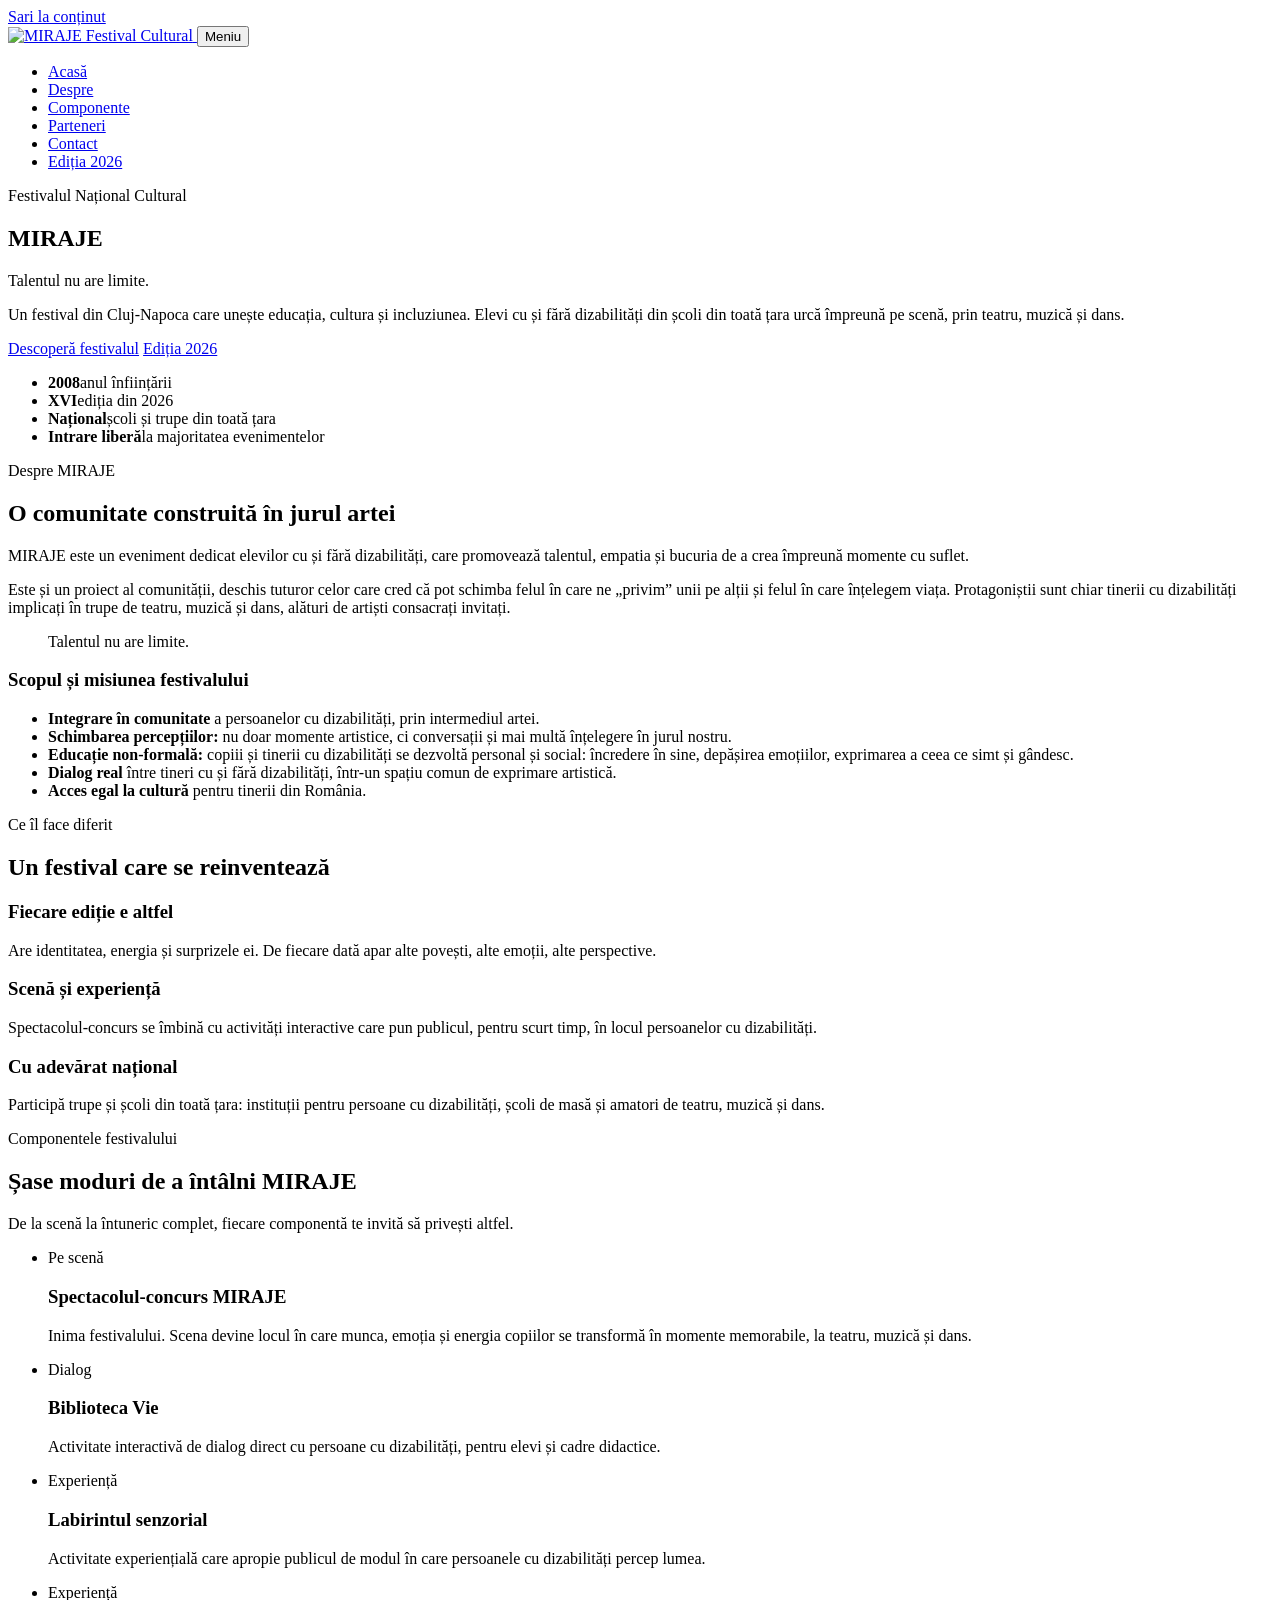
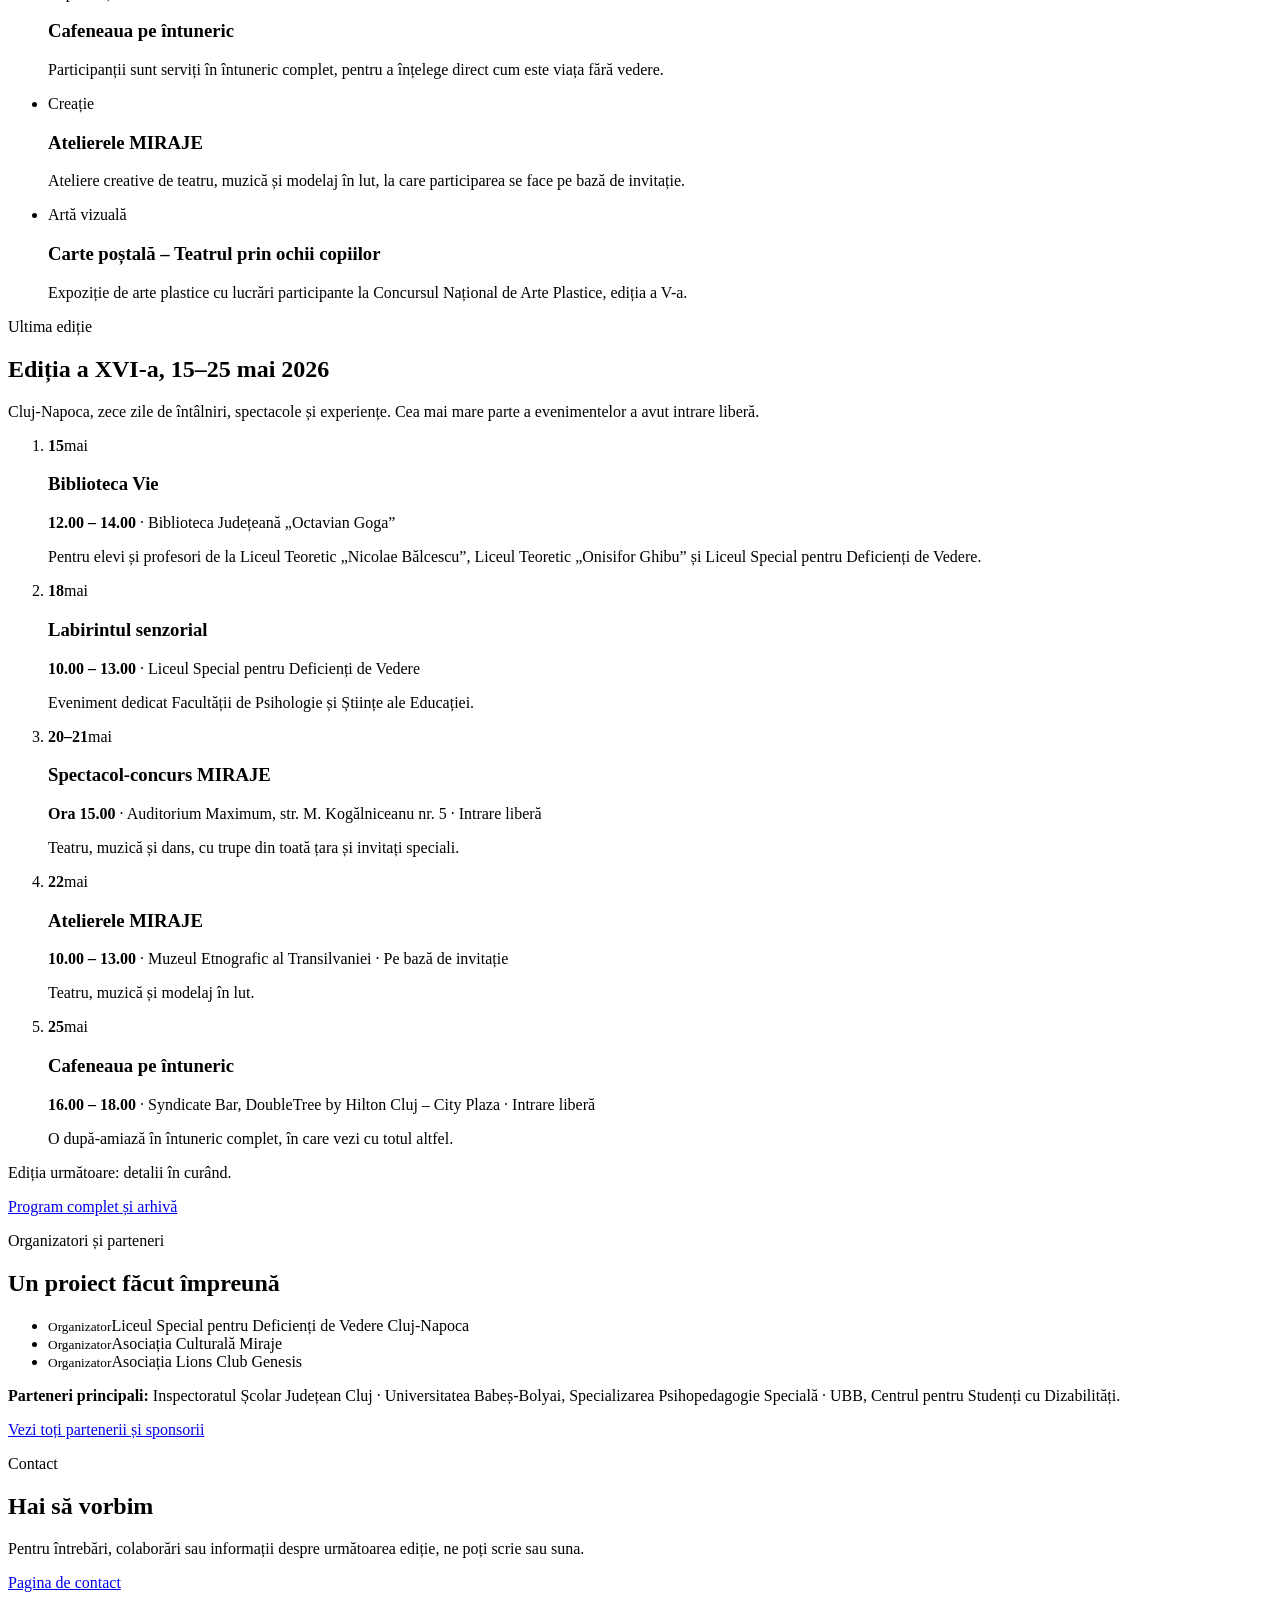
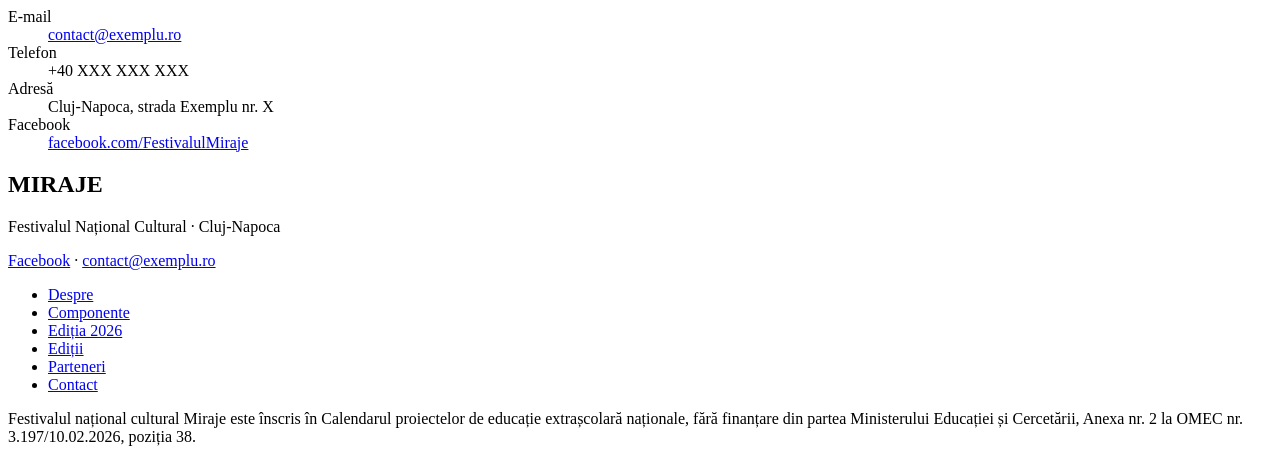
==== index.html @ ade0bf30 "fisere sursa website" ====
<!DOCTYPE html>
<html lang="ro">
<head>
  <meta charset="utf-8">
  <meta name="viewport" content="width=device-width, initial-scale=1">
  <title>MIRAJE – Festivalul Național Cultural, Cluj-Napoca</title>
  <meta name="description" content="MIRAJE este un festival național cultural din Cluj-Napoca, fondat în 2008, care aduce împreună elevi cu și fără dizabilități prin teatru, muzică și dans. Talentul nu are limite.">

  <!-- ACTUALIZARE LA LANSARE: șterge linia de mai jos ca site-ul să poată fi găsit în Google -->
  <meta name="robots" content="noindex, nofollow">

  <meta name="theme-color" content="#c8161d">
  <link rel="icon" href="img/favicon.svg" type="image/svg+xml">
  <script>document.documentElement.className += ' js';</script>
  <link rel="stylesheet" href="css/stil.css">
</head>
<body>

  <a class="sari-la-continut" href="#continut">Sari la conținut</a>

  <header class="antet">
    <div class="banda-cortina" aria-hidden="true"></div>
    <div class="container antet__interior">
      <a class="logo" href="index.html" aria-label="MIRAJE – Festival Cultural, pagina de acasă">
        <img src="img/logo-miraje.png" alt="MIRAJE Festival Cultural" width="560" height="145">
      </a>

      <button class="nav-buton" id="nav-buton" type="button" aria-expanded="false" aria-controls="nav-principal">Meniu</button>

      <nav class="nav" id="nav-principal" aria-label="Navigare principală">
        <ul>
          <li><a href="index.html" aria-current="page">Acasă</a></li>
          <li><a href="#despre">Despre</a></li>
          <li><a href="#componente">Componente</a></li>
          <li><a href="parteneri.html">Parteneri</a></li>
          <li><a href="contact.html">Contact</a></li>
          <li><a class="nav__accent" href="editii.html">Ediția 2026</a></li>
        </ul>
      </nav>
    </div>
  </header>

  <main id="continut">

    <!-- ============================ HERO ============================ -->
    <section class="hero" aria-labelledby="titlu-hero">
      <div class="container hero__grila">
        <div>
          <p class="hero__suprat">Festivalul Național Cultural</p>
          <h1 id="titlu-hero">MIRAJE</h1>
          <p class="hero__slogan">Talentul nu are limite.</p>
          <p class="hero__text">
            Un festival din Cluj-Napoca care unește educația, cultura și incluziunea. Elevi cu și fără
            dizabilități din școli din toată țara urcă împreună pe scenă, prin teatru, muzică și dans.
          </p>
          <div class="hero__butoane">
            <a class="buton" href="#despre">Descoperă festivalul</a>
            <a class="buton buton--contur" href="#editia-2026">Ediția 2026</a>
          </div>
        </div>

        <!-- SPAȚIU LIBER (deocamdată gol). ACTUALIZARE: aici poate veni o fotografie de la ultima ediție.
             Înlocuiește <div> cu: <img class="hero__vizual" src="img/hero.jpg" alt="descriere" width="900" height="900"> -->
        <div class="hero__vizual" aria-hidden="true"></div>
      </div>
    </section>

    <!-- ============================ CIFRE ============================ -->
    <div class="container">
      <ul class="cifre" aria-label="MIRAJE pe scurt">
        <li><strong>2008</strong><span>anul înființării</span></li>
        <li><strong>XVI</strong><span>ediția din 2026</span></li>
        <li><strong>Național</strong><span>școli și trupe din toată țara</span></li>
        <li><strong>Intrare liberă</strong><span>la majoritatea evenimentelor</span></li>
      </ul>
    </div>

    <!-- ============================ DESPRE ============================ -->
    <section class="sectiune" id="despre" aria-labelledby="titlu-despre">
      <div class="container despre__grila">
        <div>
          <p class="supratitlu">Despre MIRAJE</p>
          <h2 class="titlu-sectiune" id="titlu-despre">O comunitate construită în jurul artei</h2>
          <p class="intro-sectiune">
            MIRAJE este un eveniment dedicat elevilor cu și fără dizabilități, care promovează talentul,
            empatia și bucuria de a crea împreună momente cu suflet.
          </p>
          <p>
            Este și un proiect al comunității, deschis tuturor celor care cred că pot schimba felul în care
            ne „privim” unii pe alții și felul în care înțelegem viața. Protagoniștii sunt chiar tinerii cu
            dizabilități implicați în trupe de teatru, muzică și dans, alături de artiști consacrați invitați.
          </p>
          <blockquote class="citat">Talentul nu are limite.</blockquote>
        </div>

        <div>
          <h3 class="doar-cititor">Scopul și misiunea festivalului</h3>
          <ul class="misiune">
            <li><strong>Integrare în comunitate</strong> a persoanelor cu dizabilități, prin intermediul artei.</li>
            <li><strong>Schimbarea percepțiilor:</strong> nu doar momente artistice, ci conversații și mai multă înțelegere în jurul nostru.</li>
            <li><strong>Educație non-formală:</strong> copiii și tinerii cu dizabilități se dezvoltă personal și social: încredere în sine, depășirea emoțiilor, exprimarea a ceea ce simt și gândesc.</li>
            <li><strong>Dialog real</strong> între tineri cu și fără dizabilități, într-un spațiu comun de exprimare artistică.</li>
            <li><strong>Acces egal la cultură</strong> pentru tinerii din România.</li>
          </ul>
        </div>
      </div>
    </section>

    <!-- ============================ CE ÎL FACE DIFERIT ============================ -->
    <section class="sectiune sectiune--cald" aria-labelledby="titlu-diferit">
      <div class="container">
        <p class="supratitlu">Ce îl face diferit</p>
        <h2 class="titlu-sectiune" id="titlu-diferit">Un festival care se reinventează</h2>

        <!-- Pe telefon, cardurile se derulează orizontal (js/site.js adaugă și butoanele). -->
        <div class="carusel" data-carusel="Ce îl face diferit">
          <div class="diferit">
            <article>
              <h3>Fiecare ediție e altfel</h3>
              <p>Are identitatea, energia și surprizele ei. De fiecare dată apar alte povești, alte emoții, alte perspective.</p>
            </article>
            <article>
              <h3>Scenă și experiență</h3>
              <p>Spectacolul-concurs se îmbină cu activități interactive care pun publicul, pentru scurt timp, în locul persoanelor cu dizabilități.</p>
            </article>
            <article>
              <h3>Cu adevărat național</h3>
              <p>Participă trupe și școli din toată țara: instituții pentru persoane cu dizabilități, școli de masă și amatori de teatru, muzică și dans.</p>
            </article>
          </div>
        </div>
      </div>
    </section>

    <!-- ============================ COMPONENTE ============================ -->
    <section class="sectiune" id="componente" aria-labelledby="titlu-componente">
      <div class="container">
        <p class="supratitlu">Componentele festivalului</p>
        <h2 class="titlu-sectiune" id="titlu-componente">Șase moduri de a întâlni MIRAJE</h2>
        <p class="intro-sectiune">De la scenă la întuneric complet, fiecare componentă te invită să privești altfel.</p>

        <!-- ACTUALIZARE: când avem imagini, adaugă în fiecare <article class="card">, înaintea etichetei:
             <img class="card__imagine" src="img/nume.jpg" alt="descriere" loading="lazy" width="800" height="500"> -->
        <div class="carusel" data-carusel="Componentele festivalului">
        <ul class="carduri">
          <li>
            <article class="card">
              <span class="card__eticheta">Pe scenă</span>
              <h3>Spectacolul-concurs MIRAJE</h3>
              <p>Inima festivalului. Scena devine locul în care munca, emoția și energia copiilor se transformă în momente memorabile, la teatru, muzică și dans.</p>
            </article>
          </li>
          <li>
            <article class="card">
              <span class="card__eticheta">Dialog</span>
              <h3>Biblioteca Vie</h3>
              <p>Activitate interactivă de dialog direct cu persoane cu dizabilități, pentru elevi și cadre didactice.</p>
            </article>
          </li>
          <li>
            <article class="card">
              <span class="card__eticheta">Experiență</span>
              <h3>Labirintul senzorial</h3>
              <p>Activitate experiențială care apropie publicul de modul în care persoanele cu dizabilități percep lumea.</p>
            </article>
          </li>
          <li>
            <article class="card">
              <span class="card__eticheta">Experiență</span>
              <h3>Cafeneaua pe întuneric</h3>
              <p>Participanții sunt serviți în întuneric complet, pentru a înțelege direct cum este viața fără vedere.</p>
            </article>
          </li>
          <li>
            <article class="card">
              <span class="card__eticheta">Creație</span>
              <h3>Atelierele MIRAJE</h3>
              <p>Ateliere creative de teatru, muzică și modelaj în lut, la care participarea se face pe bază de invitație.</p>
            </article>
          </li>
          <li>
            <article class="card">
              <span class="card__eticheta">Artă vizuală</span>
              <h3>Carte poștală – Teatrul prin ochii copiilor</h3>
              <p>Expoziție de arte plastice cu lucrări participante la Concursul Național de Arte Plastice, ediția a V-a.</p>
            </article>
          </li>
        </ul>
        </div>
      </div>
    </section>

    <!-- ============================ EDIȚIA 2026 ============================ -->
    <!-- ACTUALIZARE: la fiecare ediție nouă, înlocuiește titlul, datele și lista de mai jos.
         Ediția anterioară se mută pe pagina „Ediții” (de creat). -->
    <section class="sectiune sectiune--cald" id="editia-2026" aria-labelledby="titlu-editie">
      <div class="container">
        <p class="supratitlu">Ultima ediție</p>
        <h2 class="titlu-sectiune" id="titlu-editie">Ediția a XVI-a, 15–25 mai 2026</h2>
        <p class="intro-sectiune">Cluj-Napoca, zece zile de întâlniri, spectacole și experiențe. Cea mai mare parte a evenimentelor a avut intrare liberă.</p>

        <ol class="program">
          <li>
            <div class="program__data"><strong>15</strong><span>mai</span></div>
            <div>
              <h3>Biblioteca Vie</h3>
              <p class="program__detalii"><b>12.00 – 14.00</b> · Biblioteca Județeană „Octavian Goga”</p>
              <p>Pentru elevi și profesori de la Liceul Teoretic „Nicolae Bălcescu”, Liceul Teoretic „Onisifor Ghibu” și Liceul Special pentru Deficienți de Vedere.</p>
            </div>
          </li>
          <li>
            <div class="program__data"><strong>18</strong><span>mai</span></div>
            <div>
              <h3>Labirintul senzorial</h3>
              <p class="program__detalii"><b>10.00 – 13.00</b> · Liceul Special pentru Deficienți de Vedere</p>
              <p>Eveniment dedicat Facultății de Psihologie și Științe ale Educației.</p>
            </div>
          </li>
          <li>
            <div class="program__data"><strong>20–21</strong><span>mai</span></div>
            <div>
              <h3>Spectacol-concurs MIRAJE</h3>
              <p class="program__detalii"><b>Ora 15.00</b> · Auditorium Maximum, str. M. Kogălniceanu nr. 5 · Intrare liberă</p>
              <p>Teatru, muzică și dans, cu trupe din toată țara și invitați speciali.</p>
            </div>
          </li>
          <li>
            <div class="program__data"><strong>22</strong><span>mai</span></div>
            <div>
              <h3>Atelierele MIRAJE</h3>
              <p class="program__detalii"><b>10.00 – 13.00</b> · Muzeul Etnografic al Transilvaniei · Pe bază de invitație</p>
              <p>Teatru, muzică și modelaj în lut.</p>
            </div>
          </li>
          <li>
            <div class="program__data"><strong>25</strong><span>mai</span></div>
            <div>
              <h3>Cafeneaua pe întuneric</h3>
              <p class="program__detalii"><b>16.00 – 18.00</b> · Syndicate Bar, DoubleTree by Hilton Cluj – City Plaza · Intrare liberă</p>
              <p>O după-amiază în întuneric complet, în care vezi cu totul altfel.</p>
            </div>
          </li>
        </ol>

        <div class="nota-editie">
          <p>Ediția următoare: detalii în curând.</p>
          <a class="buton buton--contur" href="editii.html">Program complet și arhivă</a>
        </div>
      </div>
    </section>

    <!-- ============================ ORGANIZATORI ============================ -->
    <section class="sectiune" aria-labelledby="titlu-organizatori">
      <div class="container">
        <p class="supratitlu">Organizatori și parteneri</p>
        <h2 class="titlu-sectiune" id="titlu-organizatori">Un proiect făcut împreună</h2>

        <ul class="organizatori">
          <li><small>Organizator</small>Liceul Special pentru Deficienți de Vedere Cluj-Napoca</li>
          <li><small>Organizator</small>Asociația Culturală Miraje</li>
          <li><small>Organizator</small>Asociația Lions Club Genesis</li>
        </ul>

        <p class="parteneri-lista">
          <strong>Parteneri principali:</strong> Inspectoratul Școlar Județean Cluj · Universitatea Babeș-Bolyai,
          Specializarea Psihopedagogie Specială · UBB, Centrul pentru Studenți cu Dizabilități.
        </p>
        <p><a href="parteneri.html">Vezi toți partenerii și sponsorii</a></p>
      </div>
    </section>

    <!-- ============================ CONTACT ============================ -->
    <!-- ACTUALIZARE: înlocuiește datele de contact generice de mai jos (și din subsol) cu cele reale. -->
    <section class="sectiune sectiune--cald" id="contact" aria-labelledby="titlu-contact">
      <div class="container contact">
        <div>
          <p class="supratitlu">Contact</p>
          <h2 class="titlu-sectiune" id="titlu-contact">Hai să vorbim</h2>
          <p class="intro-sectiune">Pentru întrebări, colaborări sau informații despre următoarea ediție, ne poți scrie sau suna.</p>
          <p><a class="buton" href="contact.html">Pagina de contact</a></p>
        </div>

        <dl class="date-contact">
          <div><dt>E-mail</dt><dd><a href="mailto:contact@exemplu.ro">contact@exemplu.ro</a></dd></div>
          <div><dt>Telefon</dt><dd>+40 XXX XXX XXX</dd></div>
          <div><dt>Adresă</dt><dd>Cluj-Napoca, strada Exemplu nr. X</dd></div>
          <div><dt>Facebook</dt><dd><a href="https://www.facebook.com/FestivalulMiraje/" rel="noopener">facebook.com/FestivalulMiraje</a></dd></div>
        </dl>
      </div>
    </section>

  </main>

  <footer class="subsol">
    <div class="banda-cortina" aria-hidden="true"></div>
    <div class="container subsol__interior">
      <div>
        <h2>MIRAJE</h2>
        <p>Festivalul Național Cultural · Cluj-Napoca</p>
        <p>
          <a href="https://www.facebook.com/FestivalulMiraje/" rel="noopener">Facebook</a> ·
          <a href="mailto:contact@exemplu.ro">contact@exemplu.ro</a>
        </p>
      </div>
      <nav aria-label="Navigare subsol">
        <ul class="subsol__nav">
          <li><a href="#despre">Despre</a></li>
          <li><a href="#componente">Componente</a></li>
          <li><a href="#editia-2026">Ediția 2026</a></li>
          <li><a href="editii.html">Ediții</a></li>
          <li><a href="parteneri.html">Parteneri</a></li>
          <li><a href="contact.html">Contact</a></li>
        </ul>
      </nav>
    </div>
    <div class="container subsol__mentiune">
      <p>
        Festivalul național cultural Miraje este înscris în Calendarul proiectelor de educație extrașcolară
        naționale, fără finanțare din partea Ministerului Educației și Cercetării, Anexa nr. 2 la OMEC
        nr. 3.197/10.02.2026, poziția 38.
      </p>
    </div>
  </footer>

  <script src="js/site.js" defer></script>
</body>
</html>
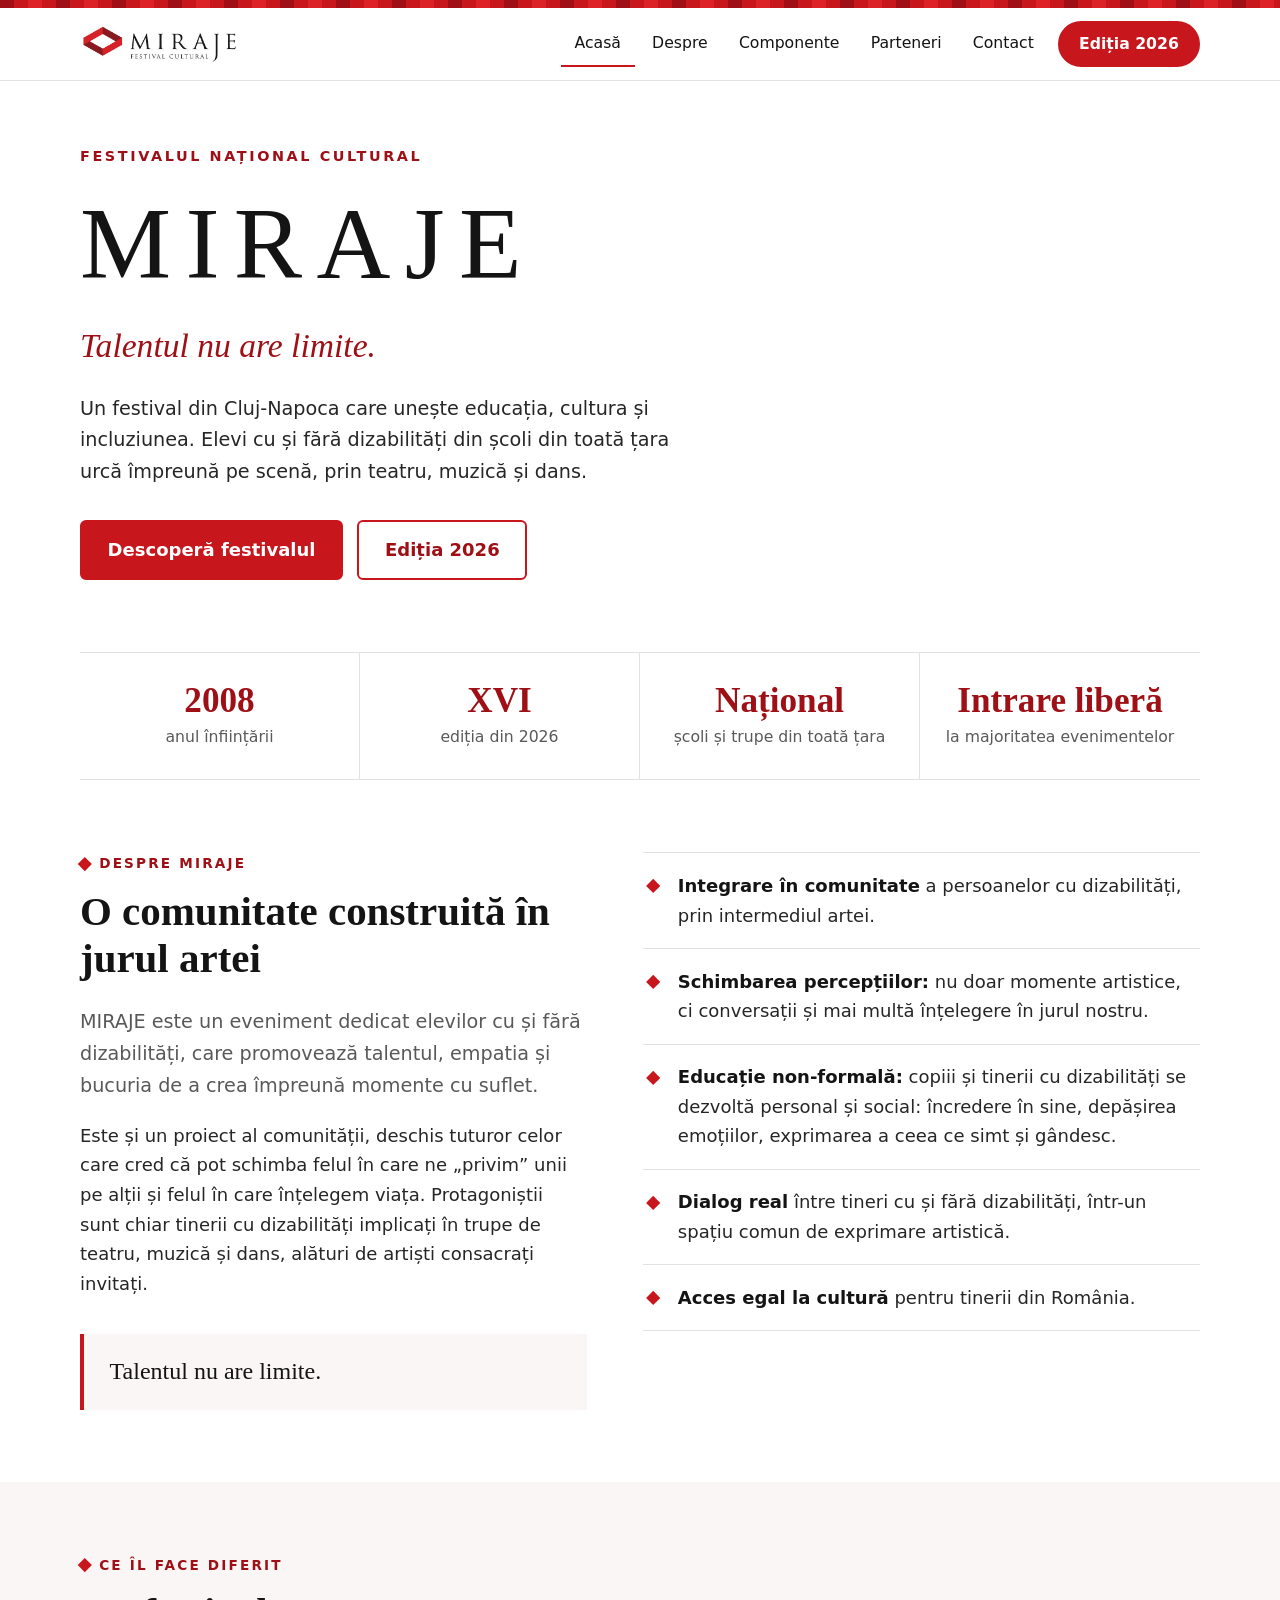
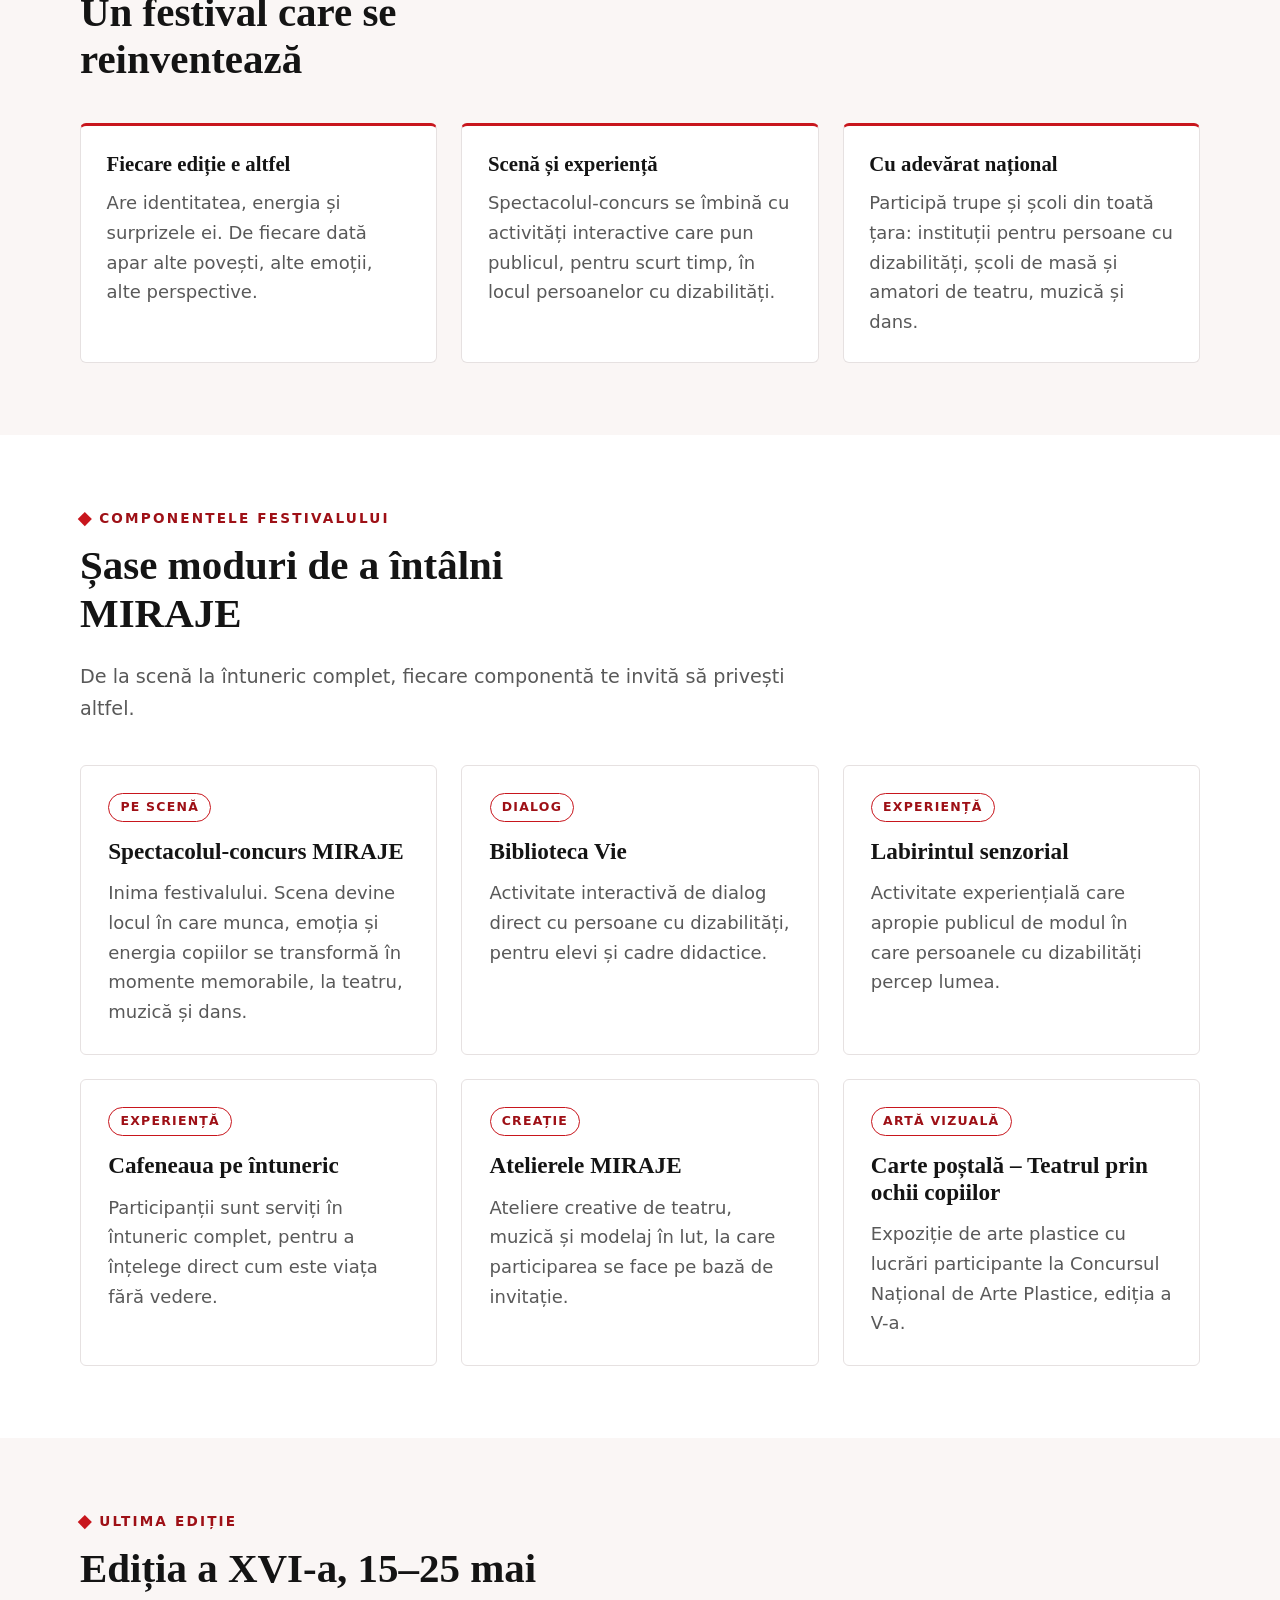
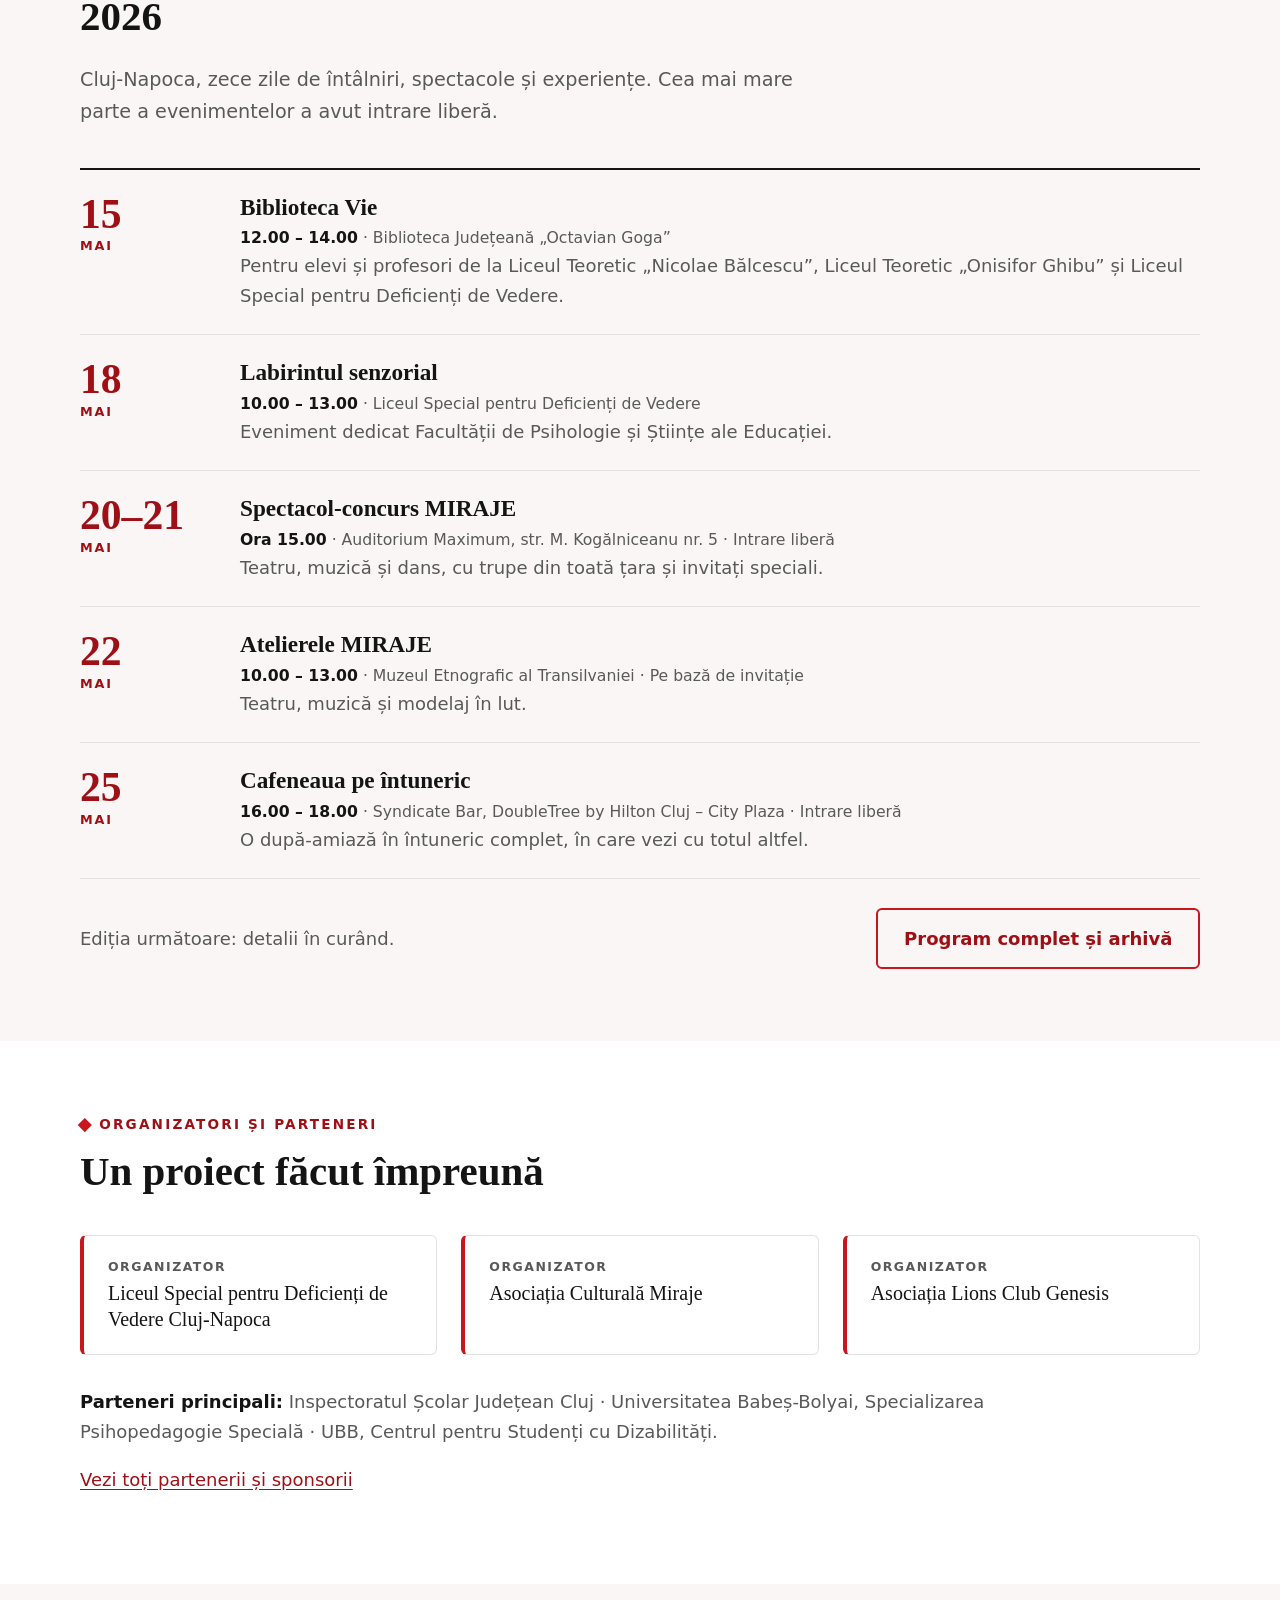
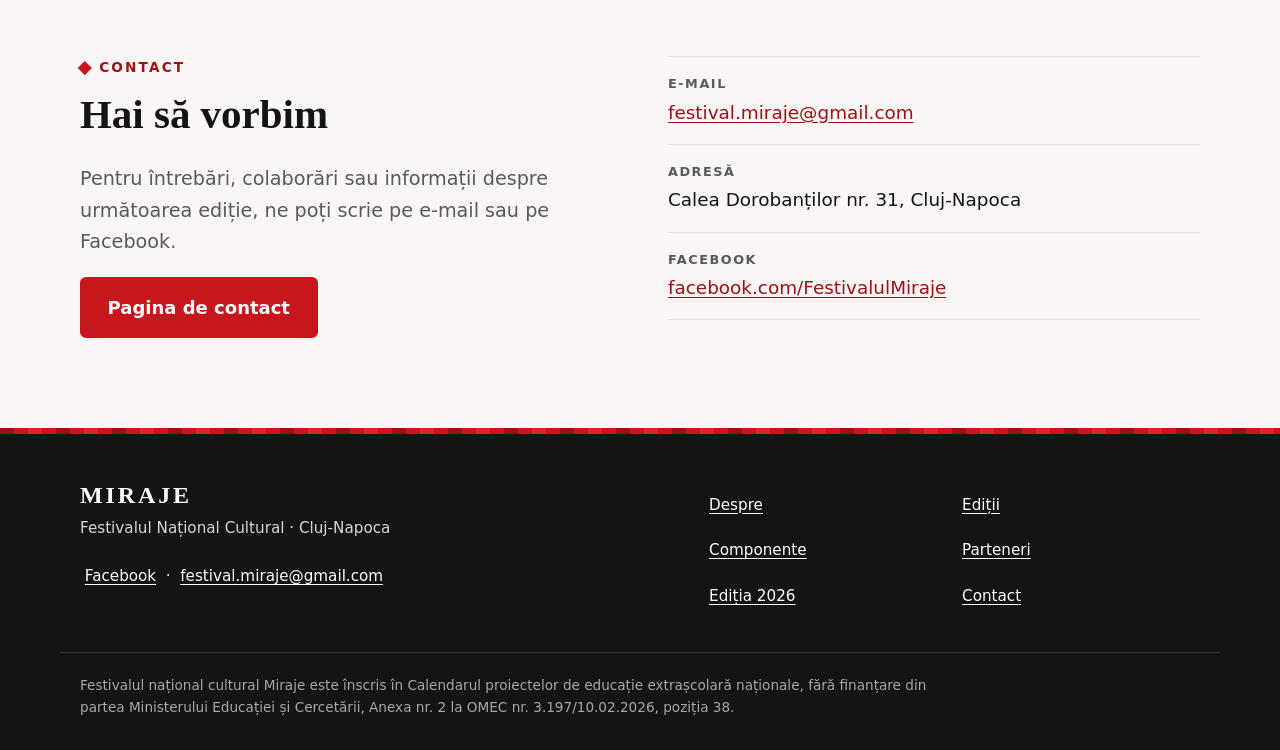
==== commit 17b8aaa6: "update date de contact site" ====
--- a/index.html
+++ b/index.html
@@ -270,20 +270,19 @@
     </section>
 
     <!-- ============================ CONTACT ============================ -->
-    <!-- ACTUALIZARE: înlocuiește datele de contact generice de mai jos (și din subsol) cu cele reale. -->
+    <!-- ACTUALIZARE: dacă se schimbă e-mailul sau adresa, modifică-le aici, în contact.html și în subsol. -->
     <section class="sectiune sectiune--cald" id="contact" aria-labelledby="titlu-contact">
       <div class="container contact">
         <div>
           <p class="supratitlu">Contact</p>
           <h2 class="titlu-sectiune" id="titlu-contact">Hai să vorbim</h2>
-          <p class="intro-sectiune">Pentru întrebări, colaborări sau informații despre următoarea ediție, ne poți scrie sau suna.</p>
+          <p class="intro-sectiune">Pentru întrebări, colaborări sau informații despre următoarea ediție, ne poți scrie pe e-mail sau pe Facebook.</p>
           <p><a class="buton" href="contact.html">Pagina de contact</a></p>
         </div>
 
         <dl class="date-contact">
-          <div><dt>E-mail</dt><dd><a href="mailto:contact@exemplu.ro">contact@exemplu.ro</a></dd></div>
-          <div><dt>Telefon</dt><dd>+40 XXX XXX XXX</dd></div>
-          <div><dt>Adresă</dt><dd>Cluj-Napoca, strada Exemplu nr. X</dd></div>
+          <div><dt>E-mail</dt><dd><a href="mailto:festival.miraje@gmail.com">festival.miraje@gmail.com</a></dd></div>
+          <div><dt>Adresă</dt><dd>Calea Dorobanților nr. 31, Cluj-Napoca</dd></div>
           <div><dt>Facebook</dt><dd><a href="https://www.facebook.com/FestivalulMiraje/" rel="noopener">facebook.com/FestivalulMiraje</a></dd></div>
         </dl>
       </div>
@@ -299,7 +298,7 @@
         <p>Festivalul Național Cultural · Cluj-Napoca</p>
         <p>
           <a href="https://www.facebook.com/FestivalulMiraje/" rel="noopener">Facebook</a> ·
-          <a href="mailto:contact@exemplu.ro">contact@exemplu.ro</a>
+          <a href="mailto:festival.miraje@gmail.com">festival.miraje@gmail.com</a>
         </p>
       </div>
       <nav aria-label="Navigare subsol">
--- a/css/stil.css
+++ b/css/stil.css
@@ -0,0 +1,783 @@
+/* ==========================================================================
+   MIRAJE – Festivalul Național Cultural
+   Stiluri principale. Fundal alb, accente roșu și negru.
+   Toate culorile și dimensiunile principale sunt variabile în :root.
+   ========================================================================== */
+
+:root {
+  /* Culori (roșul de text e ales să treacă WCAG AA pe alb) */
+  --rosu: #c8161d;          /* butoane, accente mari */
+  --rosu-inchis: #9e1016;   /* hover, text roșu mic */
+  --rosu-logo: #dc2127;     /* doar decor (rombul) */
+  --negru: #141414;
+  --text: #262626;
+  --text-slab: #595959;     /* text secundar, contrast 7:1 pe alb */
+  --linie: #e6e1e1;
+  --fond-cald: #faf6f5;     /* fundal foarte discret pentru secțiuni alternate */
+  --alb: #ffffff;
+
+  /* Tipografie (fonturi de sistem; se pot înlocui ulterior cu fonturi proprii) */
+  --font-titlu: "Palatino Linotype", "Book Antiqua", Palatino, "Iowan Old Style", Georgia, serif;
+  --font-corp: system-ui, -apple-system, "Segoe UI", Roboto, "Helvetica Neue", Arial, sans-serif;
+
+  --latime: 1160px;
+  --raza: 6px;
+}
+
+/* ---------- Bază ---------- */
+*, *::before, *::after { box-sizing: border-box; }
+
+html {
+  scroll-behavior: smooth;
+  scroll-padding-top: 5.5rem;
+  -webkit-text-size-adjust: 100%;
+  text-size-adjust: 100%;
+  -webkit-tap-highlight-color: rgba(200, 22, 29, .15);
+}
+
+body {
+  margin: 0;
+  background: var(--alb);
+  color: var(--text);
+  font-family: var(--font-corp);
+  font-size: 1.125rem;   /* 18px: confortabil la citit */
+  line-height: 1.65;
+  -webkit-font-smoothing: antialiased;
+}
+
+img, svg { max-width: 100%; display: block; }
+
+h1, h2, h3 {
+  font-family: var(--font-titlu);
+  font-weight: 600;
+  color: var(--negru);
+  line-height: 1.15;
+  margin: 0 0 .6em;
+}
+
+p { margin: 0 0 1em; }
+
+a { color: var(--rosu-inchis); text-underline-offset: .18em; }
+a:hover { color: var(--rosu); }
+
+/* Focus vizibil pentru navigarea cu tastatura */
+:focus-visible {
+  outline: 3px solid var(--negru);
+  outline-offset: 3px;
+  border-radius: 2px;
+}
+
+.sari-la-continut {
+  position: absolute;
+  left: 1rem;
+  top: -4rem;
+  background: var(--negru);
+  color: var(--alb);
+  padding: .7rem 1.1rem;
+  z-index: 100;
+  border-radius: var(--raza);
+  text-decoration: none;
+}
+.sari-la-continut:focus { top: 1rem; color: var(--alb); }
+
+.container {
+  width: 100%;
+  max-width: var(--latime);
+  margin-inline: auto;
+  padding-inline: 1.25rem;
+}
+
+/* Text vizibil doar pentru cititoare de ecran */
+.doar-cititor {
+  position: absolute;
+  width: 1px; height: 1px;
+  margin: -1px; padding: 0;
+  overflow: hidden;
+  clip: rect(0 0 0 0);
+  white-space: nowrap;
+  border: 0;
+}
+
+/* ---------- Bandă cortină (decor discret) ---------- */
+.banda-cortina {
+  height: 8px;
+  background: repeating-linear-gradient(
+    90deg,
+    var(--rosu-inchis) 0 14px,
+    var(--rosu) 14px 28px,
+    var(--rosu-logo) 28px 42px,
+    var(--rosu) 42px 56px
+  );
+}
+
+/* ---------- Antet ---------- */
+.antet {
+  position: sticky;
+  top: 0;
+  z-index: 50;
+  background: rgba(255, 255, 255, .97);
+  border-bottom: 1px solid var(--linie);
+}
+
+.antet__interior {
+  display: flex;
+  align-items: center;
+  justify-content: space-between;
+  gap: 1rem;
+  min-height: 4.5rem;
+}
+
+.logo { display: block; line-height: 0; padding-block: .45rem; }   /* zonă de atingere ≥ 44px */
+.logo img { height: 2.6rem; width: auto; }
+
+.nav ul {
+  list-style: none;
+  margin: 0;
+  padding: 0;
+  display: flex;
+  gap: .25rem;
+}
+
+.nav a {
+  display: block;
+  padding: .55rem .85rem;
+  color: var(--negru);
+  text-decoration: none;
+  font-size: .98rem;
+  font-weight: 500;
+  border-bottom: 2px solid transparent;
+}
+.nav a:hover { color: var(--rosu-inchis); border-bottom-color: var(--rosu); }
+.nav a[aria-current="page"] { border-bottom-color: var(--rosu); }
+
+/* „Ediția 2026”: evidențiat ca buton în meniu */
+.nav a.nav__accent {
+  margin-left: .4rem;
+  padding: .5rem 1.2rem;
+  background: var(--rosu);
+  color: var(--alb);
+  font-weight: 700;
+  border: 2px solid var(--rosu);
+  border-radius: 99px;
+}
+.nav a.nav__accent:hover { background: var(--rosu-inchis); border-color: var(--rosu-inchis); color: var(--alb); }
+.nav a.nav__accent[aria-current="page"] { box-shadow: 0 0 0 2px var(--alb), 0 0 0 4px var(--rosu); }
+
+.nav-buton {
+  display: none;
+  background: none;
+  border: 1.5px solid var(--negru);
+  color: var(--negru);
+  font: inherit;
+  font-size: 1rem;
+  font-weight: 600;
+  min-height: 44px;           /* zonă de atingere recomandată */
+  min-width: 5.5rem;
+  padding: .45rem 1rem;
+  border-radius: var(--raza);
+  cursor: pointer;
+}
+
+/* Meniu restrâns pe ecrane mici (doar dacă JavaScript e activ) */
+@media (max-width: 860px) {
+  .js .nav-buton { display: inline-block; }
+  .js .nav {
+    display: none;
+    position: absolute;
+    left: 0; right: 0; top: 100%;
+    background: var(--alb);
+    border-bottom: 1px solid var(--linie);
+    box-shadow: 0 14px 24px rgba(0, 0, 0, .12);
+    padding: .25rem 1.25rem 1.25rem;
+    max-height: calc(100vh - 5rem);      /* meniul poate fi derulat pe ecrane scurte */
+    max-height: calc(100dvh - 5rem);
+    overflow-y: auto;
+    overscroll-behavior: contain;
+  }
+  .js .nav.deschis { display: block; }
+  .js .nav ul { flex-direction: column; gap: 0; }
+  .js .nav a {
+    padding: 1rem 0;                     /* ~56px înălțime: ușor de atins */
+    font-size: 1.1rem;
+    border-bottom: 1px solid var(--linie);
+  }
+  .js .nav a.nav__accent {
+    display: block;
+    margin: 1rem 0 0;
+    padding: .9rem 1.4rem;
+    text-align: center;
+    border: 2px solid var(--rosu);
+  }
+
+  /* Fără JavaScript: meniul se așază sub logo */
+  .antet__interior { flex-wrap: wrap; padding-block: .6rem; }
+  .nav ul { flex-wrap: wrap; }
+}
+
+/* ---------- Butoane ---------- */
+.buton {
+  display: inline-block;
+  padding: .85rem 1.6rem;
+  border-radius: var(--raza);
+  border: 2px solid var(--rosu);
+  background: var(--rosu);
+  color: var(--alb);
+  font-weight: 600;
+  text-decoration: none;
+  transition: background .15s, color .15s, border-color .15s;
+}
+.buton:hover { background: var(--rosu-inchis); border-color: var(--rosu-inchis); color: var(--alb); }
+
+.buton--contur { background: transparent; color: var(--rosu-inchis); }
+.buton--contur:hover { background: var(--rosu); color: var(--alb); border-color: var(--rosu); }
+
+/* ---------- Secțiuni ---------- */
+.sectiune { padding-block: 4.5rem; }
+.sectiune--cald { background: var(--fond-cald); }
+
+.supratitlu {
+  display: flex;
+  align-items: center;
+  gap: .6rem;
+  margin: 0 0 .8rem;
+  font-size: .85rem;
+  font-weight: 700;
+  letter-spacing: .16em;
+  text-transform: uppercase;
+  color: var(--rosu-inchis);
+}
+.supratitlu::before {   /* mic romb, ecou al siglei */
+  content: "";
+  width: .6rem; height: .6rem;
+  background: var(--rosu);
+  transform: rotate(45deg);
+  flex: none;
+}
+
+.titlu-sectiune {
+  font-size: clamp(1.9rem, 3.2vw, 2.6rem);
+  max-width: 24ch;
+}
+
+.intro-sectiune {
+  max-width: 62ch;
+  color: var(--text-slab);
+  font-size: 1.2rem;
+}
+
+/* ---------- Hero ---------- */
+.hero { padding-block: 4rem 4.5rem; }
+
+.hero__grila {
+  display: grid;
+  grid-template-columns: 1.15fr .85fr;
+  gap: 3rem;
+  align-items: center;
+}
+
+.hero__suprat {
+  font-size: .9rem;
+  font-weight: 700;
+  letter-spacing: .18em;
+  text-transform: uppercase;
+  color: var(--rosu-inchis);
+  margin-bottom: 1rem;
+}
+
+.hero h1 {
+  font-size: clamp(3.4rem, 9vw, 6.4rem);
+  letter-spacing: .14em;
+  font-weight: 500;
+  margin-bottom: .15em;
+}
+
+.hero__slogan {
+  font-family: var(--font-titlu);
+  font-style: italic;
+  font-size: clamp(1.5rem, 3vw, 2.1rem);
+  color: var(--rosu-inchis);
+  margin-bottom: 1.2rem;
+}
+
+.hero__text { max-width: 54ch; font-size: 1.2rem; }
+
+.hero__butoane { display: flex; flex-wrap: wrap; gap: .9rem; margin-top: 2rem; }
+
+/* Spațiu liber rezervat pentru o fotografie viitoare (momentan gol) */
+.hero__vizual {
+  min-height: 22rem;
+  border-radius: 12px;
+  object-fit: cover;
+}
+
+/* ---------- Cifre ---------- */
+.cifre {
+  list-style: none;
+  margin: 0;
+  padding: 0;
+  display: grid;
+  grid-template-columns: repeat(4, minmax(0, 1fr));
+  border-block: 1px solid var(--linie);
+}
+.cifre li {
+  padding: 1.8rem 1.25rem;
+  border-right: 1px solid var(--linie);
+  text-align: center;
+}
+.cifre li:last-child { border-right: 0; }
+.cifre strong {
+  display: block;
+  font-family: var(--font-titlu);
+  font-size: 2.2rem;
+  font-weight: 600;
+  color: var(--rosu-inchis);
+  line-height: 1.1;
+}
+.cifre span { font-size: .98rem; color: var(--text-slab); }
+
+/* ---------- Despre ---------- */
+.despre__grila {
+  display: grid;
+  grid-template-columns: 1fr 1.1fr;
+  gap: 3.5rem;
+  align-items: start;
+}
+
+.misiune { list-style: none; margin: 0; padding: 0; }
+.misiune li {
+  position: relative;
+  padding: 1.1rem 0 1.1rem 2.2rem;
+  border-bottom: 1px solid var(--linie);
+}
+.misiune li:first-child { border-top: 1px solid var(--linie); }
+.misiune li::before {
+  content: "";
+  position: absolute;
+  left: .35rem; top: 1.75rem;
+  width: .65rem; height: .65rem;
+  background: var(--rosu);
+  transform: rotate(45deg);
+}
+.misiune strong { color: var(--negru); }
+
+.citat {
+  margin: 2.2rem 0 0;
+  padding: 1.4rem 1.6rem;
+  border-left: 4px solid var(--rosu);
+  background: var(--fond-cald);
+  font-family: var(--font-titlu);
+  font-size: 1.5rem;
+  line-height: 1.3;
+  color: var(--negru);
+}
+
+/* ---------- Ce îl face diferit ---------- */
+.diferit {
+  display: grid;
+  grid-template-columns: repeat(3, 1fr);
+  gap: 1.5rem;
+  margin-top: 2.5rem;
+}
+.diferit article {
+  padding: 1.6rem;
+  background: var(--alb);
+  border: 1px solid var(--linie);
+  border-top: 3px solid var(--rosu);
+  border-radius: var(--raza);
+}
+.diferit h3 { font-size: 1.3rem; }
+.diferit p { margin: 0; color: var(--text-slab); }
+
+/* ---------- Componente ---------- */
+.carduri {
+  list-style: none;
+  margin: 2.5rem 0 0;
+  padding: 0;
+  display: grid;
+  grid-template-columns: repeat(3, 1fr);
+  gap: 1.5rem;
+}
+.card {
+  display: flex;
+  flex-direction: column;
+  height: 100%;
+  padding: 1.7rem;
+  background: var(--alb);
+  border: 1px solid var(--linie);
+  border-radius: var(--raza);
+  transition: border-color .15s, box-shadow .15s;
+}
+/* Efectul de hover doar pe dispozitive cu mouse (pe telefon rămâne „lipit” după atingere) */
+@media (hover: hover) {
+  .card:hover { border-color: var(--rosu); box-shadow: 0 6px 22px rgba(0, 0, 0, .07); }
+}
+
+.card__eticheta {
+  align-self: flex-start;
+  margin-bottom: 1rem;
+  padding: .2rem .7rem;
+  border: 1px solid var(--rosu);
+  border-radius: 99px;
+  font-size: .78rem;
+  font-weight: 700;
+  letter-spacing: .1em;
+  text-transform: uppercase;
+  color: var(--rosu-inchis);
+}
+.card h3 { font-size: 1.45rem; }
+.card p { margin: 0; color: var(--text-slab); }
+
+/* Locul pentru imagini viitoare (se activează când avem fotografii) */
+.card__imagine {
+  aspect-ratio: 16 / 10;
+  margin: -1.7rem -1.7rem 1.4rem;
+  object-fit: cover;
+  width: calc(100% + 3.4rem);
+  max-width: none;
+  border-radius: var(--raza) var(--raza) 0 0;
+}
+
+/* ---------- Ediția 2026 ---------- */
+.program {
+  list-style: none;
+  margin: 2.5rem 0 0;
+  padding: 0;
+  border-top: 2px solid var(--negru);
+}
+.program li {
+  display: grid;
+  grid-template-columns: 8.5rem 1fr;
+  gap: 1.5rem;
+  padding: 1.5rem 0;
+  border-bottom: 1px solid var(--linie);
+  align-items: start;
+}
+.program__data {
+  font-family: var(--font-titlu);
+  line-height: 1;
+  color: var(--rosu-inchis);
+}
+.program__data strong { display: block; font-size: 2.6rem; font-weight: 600; }
+.program__data span {
+  display: block;
+  margin-top: .3rem;
+  font-family: var(--font-corp);
+  font-size: .8rem;
+  font-weight: 700;
+  letter-spacing: .14em;
+  text-transform: uppercase;
+}
+.program h3 { font-size: 1.45rem; margin-bottom: .3rem; }
+.program p { margin: 0; color: var(--text-slab); }
+.program__detalii { font-size: .98rem; }
+.program__detalii b { color: var(--negru); font-weight: 600; }
+
+.nota-editie {
+  margin-top: 1.8rem;
+  display: flex;
+  flex-wrap: wrap;
+  gap: 1rem 2rem;
+  align-items: center;
+  justify-content: space-between;
+}
+.nota-editie p { margin: 0; color: var(--text-slab); max-width: 60ch; }
+
+/* ---------- Organizatori și parteneri ---------- */
+.organizatori {
+  display: grid;
+  grid-template-columns: repeat(auto-fit, minmax(200px, 1fr));
+  gap: 1.5rem;
+  margin: 2.5rem 0 2rem;
+  padding: 0;
+  list-style: none;
+}
+.organizatori li {
+  padding: 1.4rem 1.5rem;
+  border: 1px solid var(--linie);
+  border-left: 4px solid var(--rosu);
+  border-radius: var(--raza);
+  font-family: var(--font-titlu);
+  font-size: 1.25rem;
+  line-height: 1.3;
+  color: var(--negru);
+  background: var(--alb);
+}
+.organizatori small {
+  display: block;
+  margin-bottom: .3rem;
+  font-family: var(--font-corp);
+  font-size: .78rem;
+  font-weight: 700;
+  letter-spacing: .12em;
+  text-transform: uppercase;
+  color: var(--text-slab);
+}
+
+.parteneri-lista { color: var(--text-slab); max-width: 80ch; }
+.parteneri-lista strong { color: var(--negru); }
+
+/* ---------- Contact ---------- */
+.contact {
+  display: grid;
+  grid-template-columns: 1fr 1fr;
+  gap: 3.5rem;
+  align-items: start;
+}
+.date-contact { margin: 0; }
+.date-contact div { padding: 1rem 0; border-bottom: 1px solid var(--linie); }
+.date-contact div:first-child { border-top: 1px solid var(--linie); }
+.date-contact dt {
+  font-size: .8rem;
+  font-weight: 700;
+  letter-spacing: .12em;
+  text-transform: uppercase;
+  color: var(--text-slab);
+}
+.date-contact dd { margin: .2rem 0 0; font-size: 1.15rem; color: var(--negru); }
+
+/* ---------- Pagini interioare ---------- */
+.pagina-cap {
+  padding-block: 3.2rem 2.4rem;
+  border-bottom: 1px solid var(--linie);
+}
+.pagina-cap h1 {
+  font-size: clamp(2.4rem, 5vw, 3.6rem);
+  letter-spacing: .04em;
+  font-weight: 500;
+  margin-bottom: .3em;
+}
+.pagina-cap .intro-sectiune { margin: 0; }
+
+.migala {
+  margin: 0 0 1rem;
+  font-size: .92rem;
+  color: var(--text-slab);
+}
+
+.subtitlu {
+  font-size: 1.5rem;
+  margin: 3rem 0 1rem;
+}
+.subtitlu:first-child { margin-top: 0; }
+
+.lista-mare {
+  list-style: none;
+  margin: 0 0 1rem;
+  padding: 0;
+  columns: 2;
+  column-gap: 3rem;
+}
+.lista-mare li {
+  position: relative;
+  break-inside: avoid;
+  padding: .55rem 0 .55rem 1.6rem;
+  border-bottom: 1px solid var(--linie);
+}
+.lista-mare li::before {
+  content: "";
+  position: absolute;
+  left: .2rem; top: 1.1rem;
+  width: .5rem; height: .5rem;
+  background: var(--rosu);
+  transform: rotate(45deg);
+}
+
+.program .program__extra { margin-top: .7rem; font-size: 1rem; }
+.program .program__extra b { color: var(--negru); font-weight: 600; }
+
+.casuta {
+  margin-top: 2.5rem;
+  padding: 1.4rem 1.6rem;
+  border-left: 4px solid var(--rosu);
+  background: var(--fond-cald);
+}
+.casuta p { margin: 0; }
+.casuta p + p { margin-top: .7rem; }
+
+@media (max-width: 620px) {
+  .lista-mare { columns: 1; }
+}
+
+/* ---------- Subsol ---------- */
+.subsol {
+  background: var(--negru);
+  color: #d8d8d8;
+  font-size: .95rem;
+}
+.subsol .banda-cortina { height: 6px; }
+.subsol__interior {
+  display: grid;
+  grid-template-columns: 1.2fr 1fr;
+  gap: 2.5rem;
+  padding-block: 3rem 2rem;
+}
+.subsol h2 {
+  font-family: var(--font-titlu);
+  color: var(--alb);
+  font-size: 1.5rem;
+  letter-spacing: .12em;
+  margin-bottom: .4rem;
+}
+.subsol p { margin: 0 0 .8rem; }
+.subsol a { color: var(--alb); }
+.subsol a:hover { color: #ffb3b6; }
+.subsol__nav { list-style: none; margin: 0; padding: 0; columns: 2; }
+.subsol__nav li { margin-bottom: .5rem; }
+.subsol__mentiune {
+  border-top: 1px solid #333;
+  padding-block: 1.3rem 2rem;
+  font-size: .85rem;
+  color: #a8a8a8;
+}
+.subsol__mentiune p { margin: 0; max-width: 100ch; }
+
+/* ---------- Ecrane medii și mici ---------- */
+@media (max-width: 980px) {
+  .hero__grila, .despre__grila, .contact { grid-template-columns: 1fr; gap: 2.2rem; }
+  .hero__vizual { display: none; }   /* pe ecrane înguste nu rezervăm spațiu gol */
+  .carduri { grid-template-columns: repeat(2, minmax(0, 1fr)); }
+  .diferit { gap: 1rem; }                       /* pe tabletă rămân 3 coloane */
+  .diferit article { padding: 1.3rem; }
+  .diferit h3 { font-size: 1.2rem; }
+  .cifre { grid-template-columns: repeat(2, minmax(0, 1fr)); }
+  .cifre li:nth-child(2) { border-right: 0; }
+  .cifre li:nth-child(-n+2) { border-bottom: 1px solid var(--linie); }
+  .subsol__interior { grid-template-columns: 1fr; }
+}
+
+/* ---------- Telefon ---------- */
+@media (max-width: 620px) {
+  body { font-size: 1.05rem; }
+  .sectiune { padding-block: 3.2rem; }
+  .hero { padding-block: 2.2rem 3rem; }
+  .antet__interior { min-height: 4rem; }
+  .logo img { height: 2.2rem; }
+
+  /* Butoanele din hero și din note: pe toată lățimea, ușor de atins */
+  .hero__butoane { flex-direction: column; }
+  .hero__butoane .buton,
+  .nota-editie .buton { display: block; width: 100%; text-align: center; padding-block: 1rem; }
+
+  .cifre li { padding: 1.2rem .6rem; }
+  .cifre strong { font-size: 1.5rem; }
+  .cifre span { font-size: .9rem; }
+
+  .citat { font-size: 1.25rem; padding: 1.1rem 1.2rem; }
+  .casuta { padding: 1.1rem 1.2rem; }
+  .pagina-cap { padding-block: 2rem 1.6rem; }
+
+  .program li { grid-template-columns: 1fr; gap: .6rem; }
+  .program__data strong { display: inline; font-size: 2rem; margin-right: .5rem; }
+  .program__data span { display: inline; }
+  .subsol__nav { columns: 1; }
+
+  /* ----- Carusel orizontal: „Ce îl face diferit” și „Componentele festivalului” -----
+     Pe telefon cardurile stau pe un singur rând, care se derulează cu degetul.
+     Fiecare card „se așază” (snap) la marginea din stânga; următorul se vede parțial,
+     ca să fie clar că se poate glisa. */
+  .carusel {
+    margin: 2rem -1.25rem 0;              /* iese din chenarul paginii, până la marginea ecranului */
+    overflow-x: auto;
+    scroll-snap-type: x mandatory;
+    scroll-padding-inline: 1.25rem;
+    overscroll-behavior-x: contain;       /* nu „trage” pagina în lateral când ajungi la capăt */
+    -webkit-overflow-scrolling: touch;
+    scrollbar-width: none;
+  }
+  .carusel::-webkit-scrollbar { display: none; }
+
+  .carusel > .diferit,
+  .carusel > .carduri {
+    position: relative;
+    display: flex;
+    width: max-content;
+    gap: 1rem;
+    margin: 0;
+    padding: .25rem 1.25rem .6rem;
+  }
+  .carusel > .diferit > article,
+  .carusel > .carduri > li {
+    flex: 0 0 min(82vw, 19rem);
+    scroll-snap-align: start;
+  }
+  .carusel > .carduri > li { display: flex; }
+  .carusel .card { height: auto; flex: 1 1 auto; }
+
+  .carusel + .carusel__controale {
+    display: flex;
+    align-items: center;
+    justify-content: center;
+    gap: 1.2rem;
+    margin-top: .6rem;
+  }
+}
+
+/* Comenzile carusel-ului (adăugate de js/site.js) sunt ascunse în afara modului telefon */
+.carusel__controale { display: none; }
+
+.carusel__buton {
+  display: grid;
+  place-items: center;
+  width: 48px;
+  height: 48px;
+  padding: 0;
+  border: 2px solid var(--rosu);
+  border-radius: 50%;
+  background: var(--alb);
+  color: var(--rosu-inchis);
+  cursor: pointer;
+}
+.carusel__buton svg { width: 22px; height: 22px; }
+.carusel__buton:disabled { opacity: .35; border-color: var(--linie); color: var(--text-slab); cursor: default; }
+.carusel__contor {
+  min-width: 4.5rem;
+  text-align: center;
+  font-weight: 700;
+  color: var(--negru);
+  font-variant-numeric: tabular-nums;
+}
+
+/* ---------- Buton „Înapoi sus” (adăugat de js/site.js, doar pe telefon și tabletă) ---------- */
+.sus {
+  display: none;
+  position: fixed;
+  right: 1rem;
+  bottom: calc(1rem + env(safe-area-inset-bottom, 0px));
+  z-index: 40;
+  width: 48px;
+  height: 48px;
+  padding: 0;
+  place-items: center;
+  border: 0;
+  border-radius: 50%;
+  background: var(--rosu);
+  color: var(--alb);
+  box-shadow: 0 4px 14px rgba(0, 0, 0, .28);
+  cursor: pointer;
+  opacity: 0;
+  visibility: hidden;
+  transition: opacity .2s, visibility .2s;
+}
+.sus svg { width: 22px; height: 22px; }
+@media (max-width: 980px) {
+  .sus { display: grid; }
+  .sus.vizibil { opacity: 1; visibility: visible; }
+}
+
+/* ---------- Zone de atingere în subsol ---------- */
+.subsol__nav li { margin-bottom: 0; }
+.subsol__nav a { display: block; padding: .65rem 0; }   /* tot rândul se poate atinge */
+.subsol p a { display: inline-block; padding: .65rem .3rem; }
+
+/* ---------- Telefon în orientare orizontală (ecran puțin înalt) ---------- */
+@media (max-height: 500px) and (orientation: landscape) {
+  .antet { position: static; }          /* antetul nu mai ocupă din ecranul scurt */
+  html { scroll-padding-top: 1rem; }
+  .sus { bottom: 1rem; }
+}
+
+/* Respectă preferința de mișcare redusă */
+@media (prefers-reduced-motion: reduce) {
+  html { scroll-behavior: auto; }
+  * { transition: none !important; }
+}
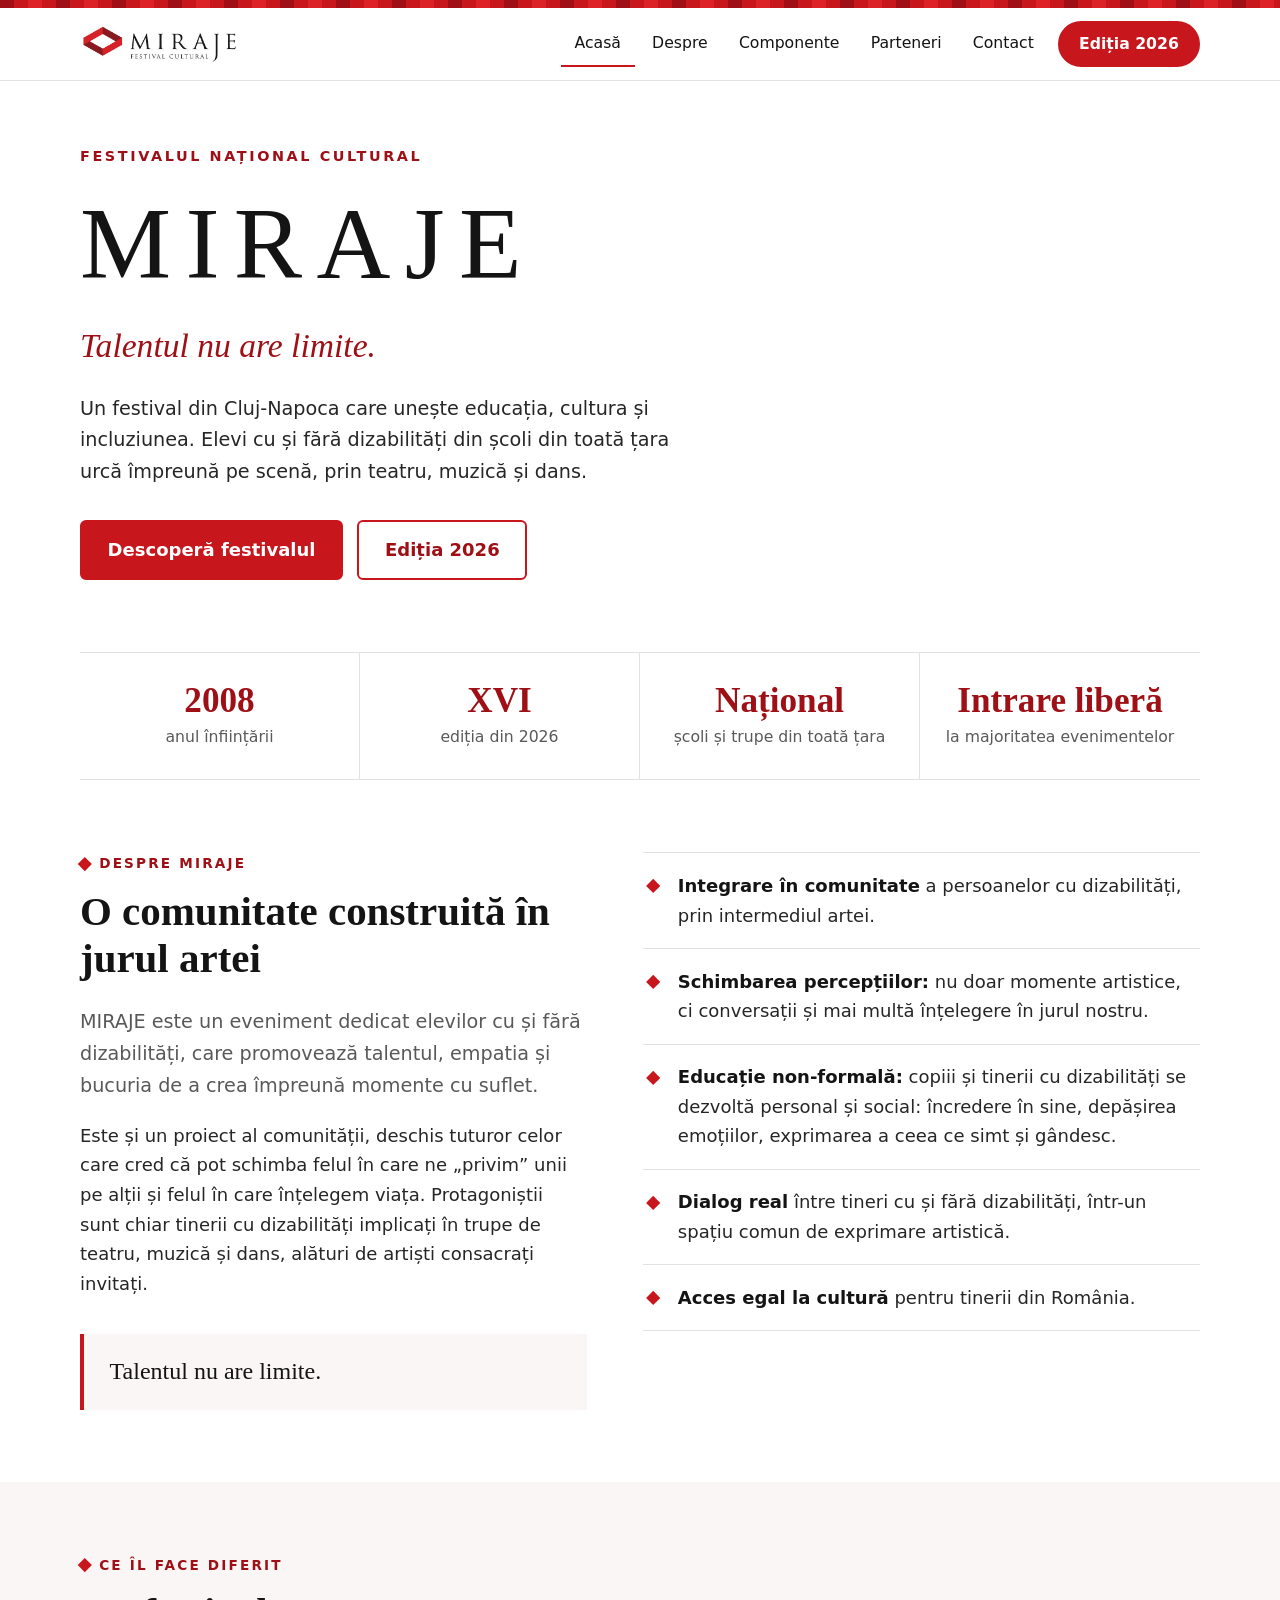
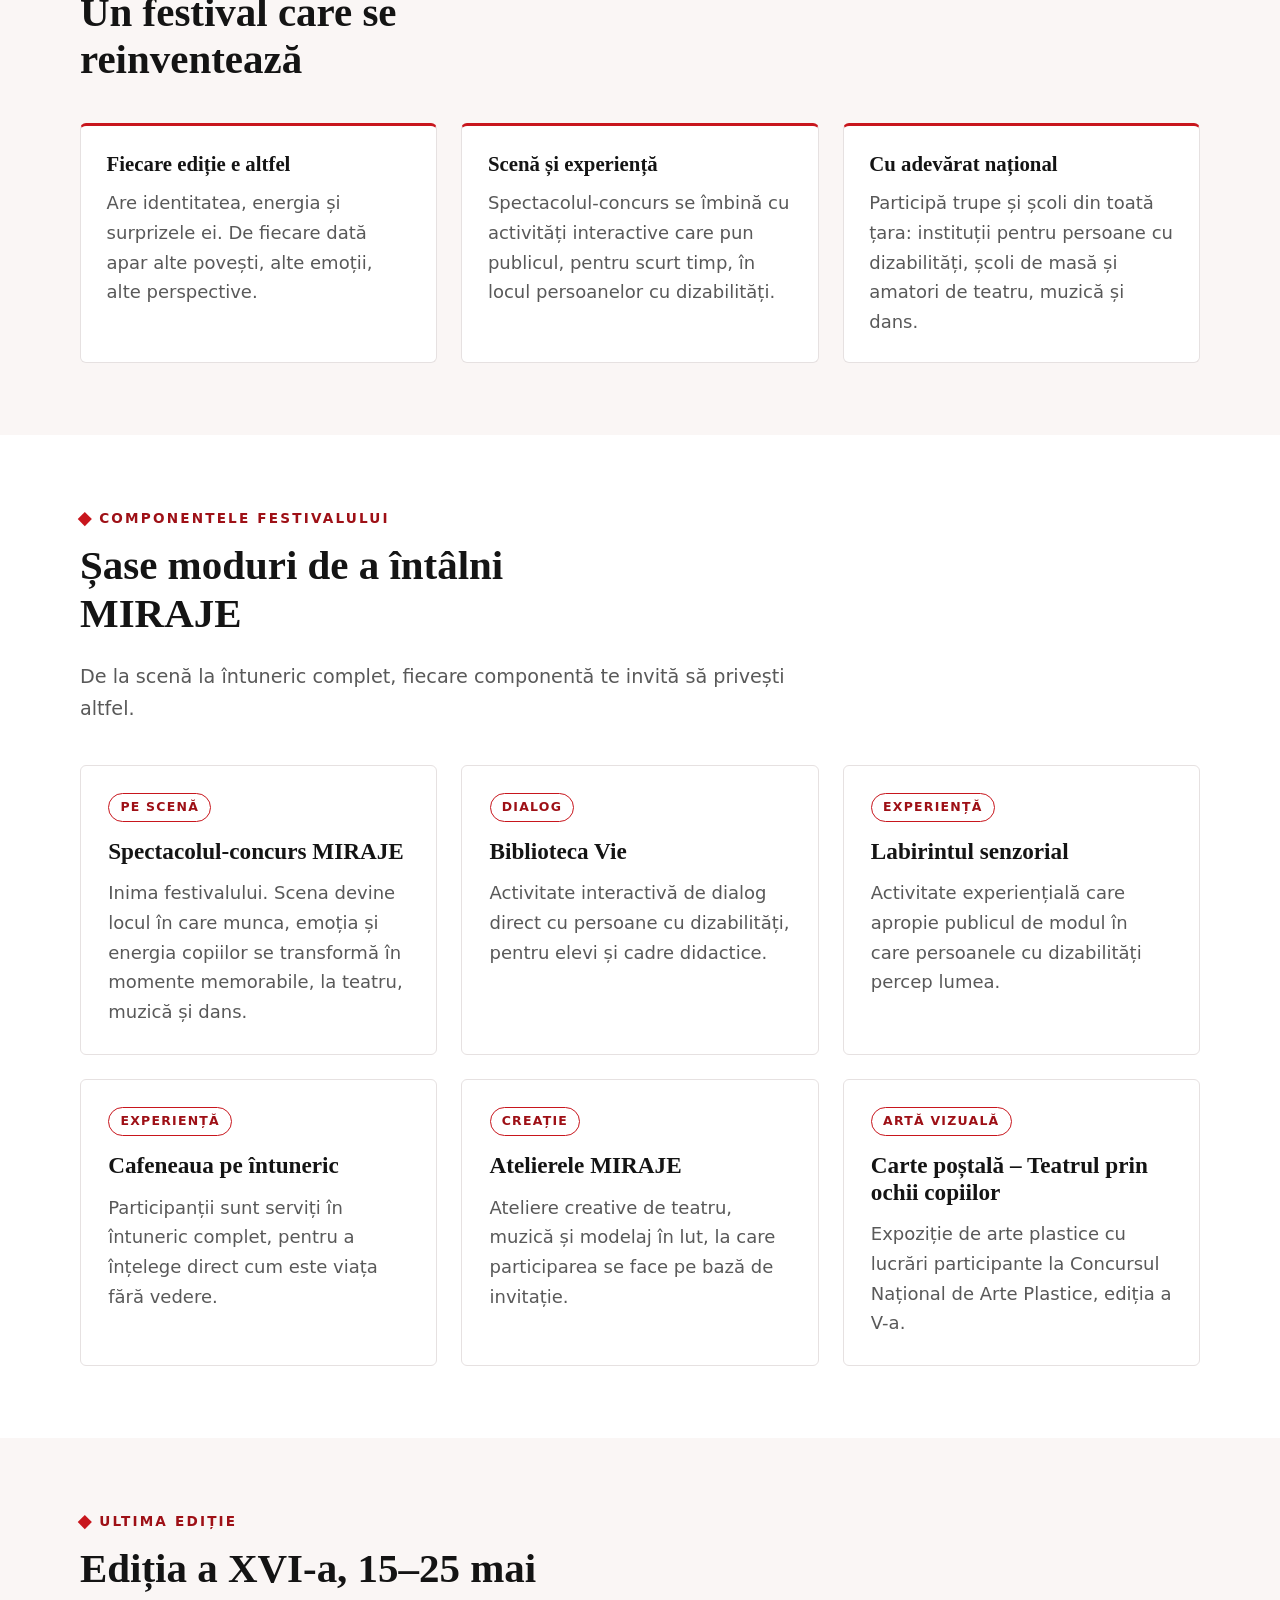
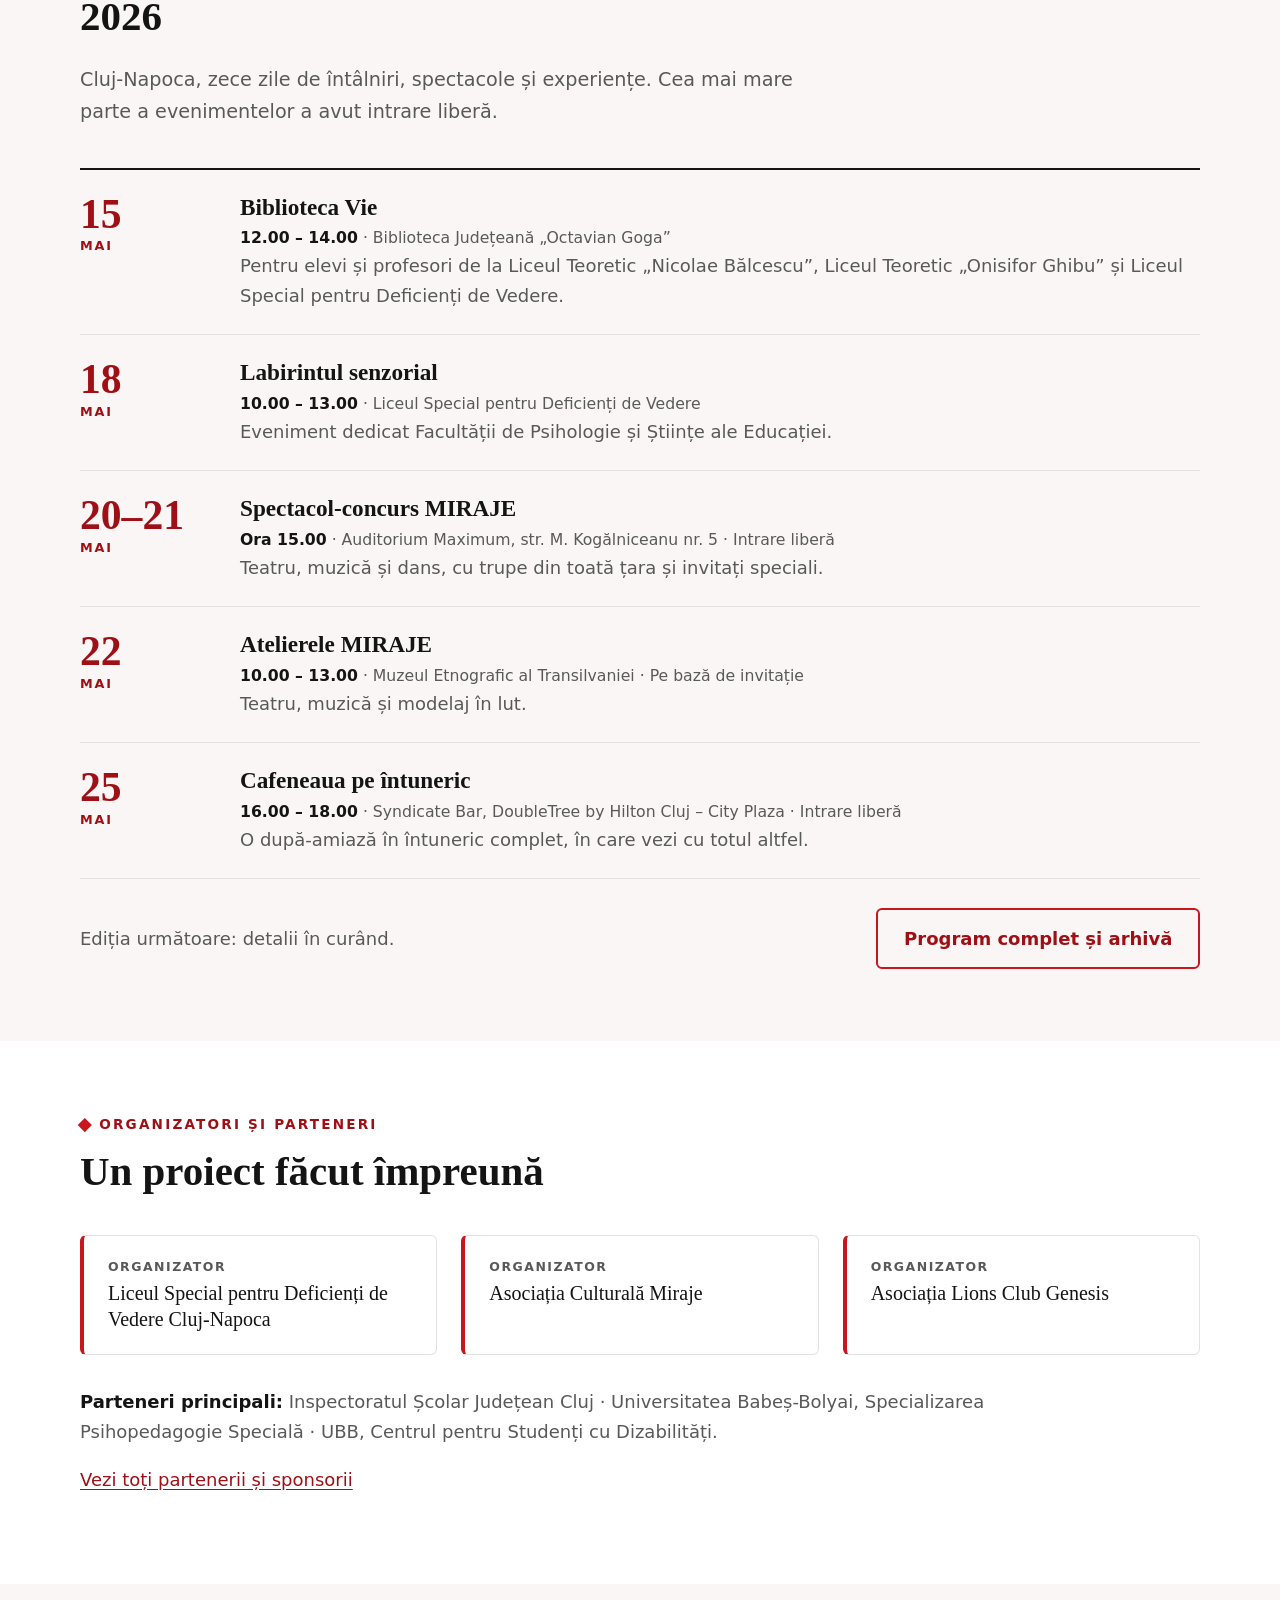
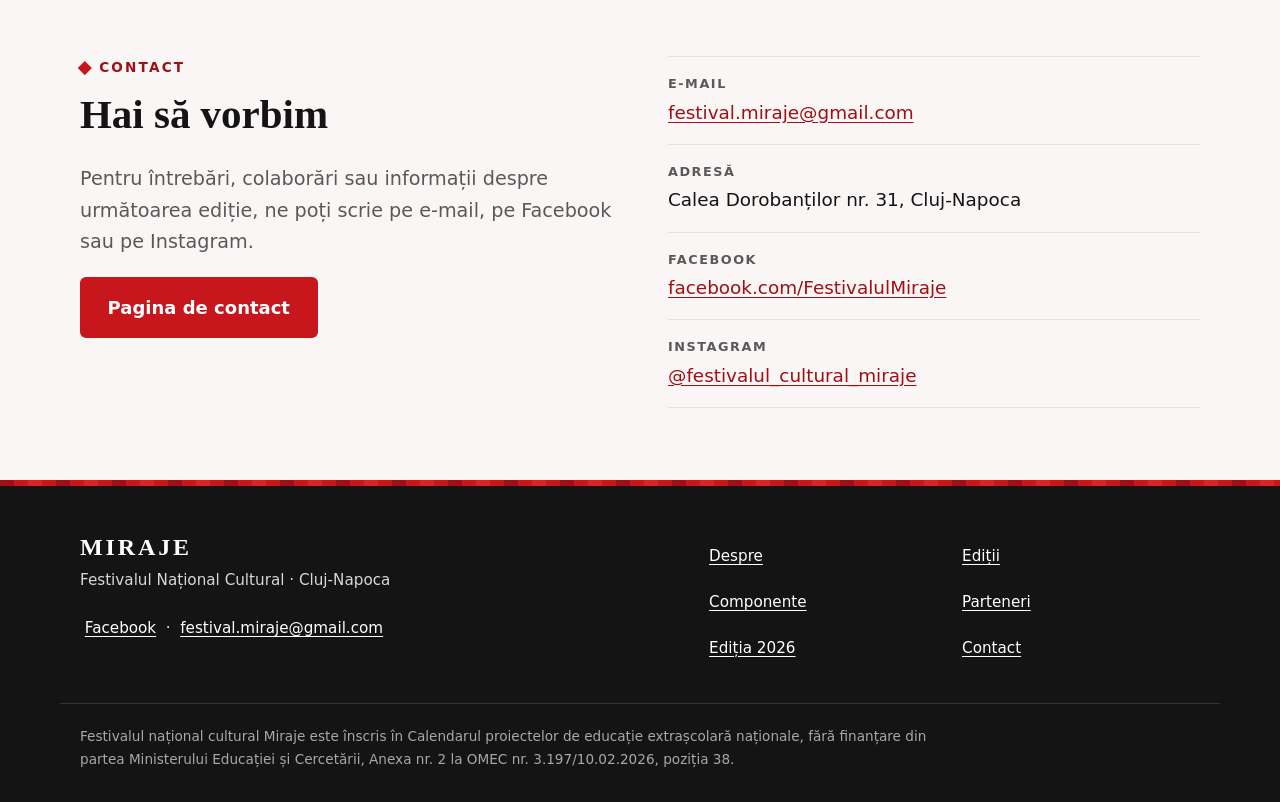
==== commit e1c59ae4: "am adaugat pagina de instagram" ====
--- a/index.html
+++ b/index.html
@@ -276,7 +276,7 @@
         <div>
           <p class="supratitlu">Contact</p>
           <h2 class="titlu-sectiune" id="titlu-contact">Hai să vorbim</h2>
-          <p class="intro-sectiune">Pentru întrebări, colaborări sau informații despre următoarea ediție, ne poți scrie pe e-mail sau pe Facebook.</p>
+          <p class="intro-sectiune">Pentru întrebări, colaborări sau informații despre următoarea ediție, ne poți scrie pe e-mail, pe Facebook sau pe Instagram.</p>
           <p><a class="buton" href="contact.html">Pagina de contact</a></p>
         </div>
 
@@ -284,6 +284,7 @@
           <div><dt>E-mail</dt><dd><a href="mailto:festival.miraje@gmail.com">festival.miraje@gmail.com</a></dd></div>
           <div><dt>Adresă</dt><dd>Calea Dorobanților nr. 31, Cluj-Napoca</dd></div>
           <div><dt>Facebook</dt><dd><a href="https://www.facebook.com/FestivalulMiraje/" rel="noopener">facebook.com/FestivalulMiraje</a></dd></div>
+          <div><dt>Instagram</dt><dd><a href="https://www.instagram.com/festivalul_cultural_miraje/" rel="noopener">@festivalul_cultural_miraje</a></dd></div>
         </dl>
       </div>
     </section>
